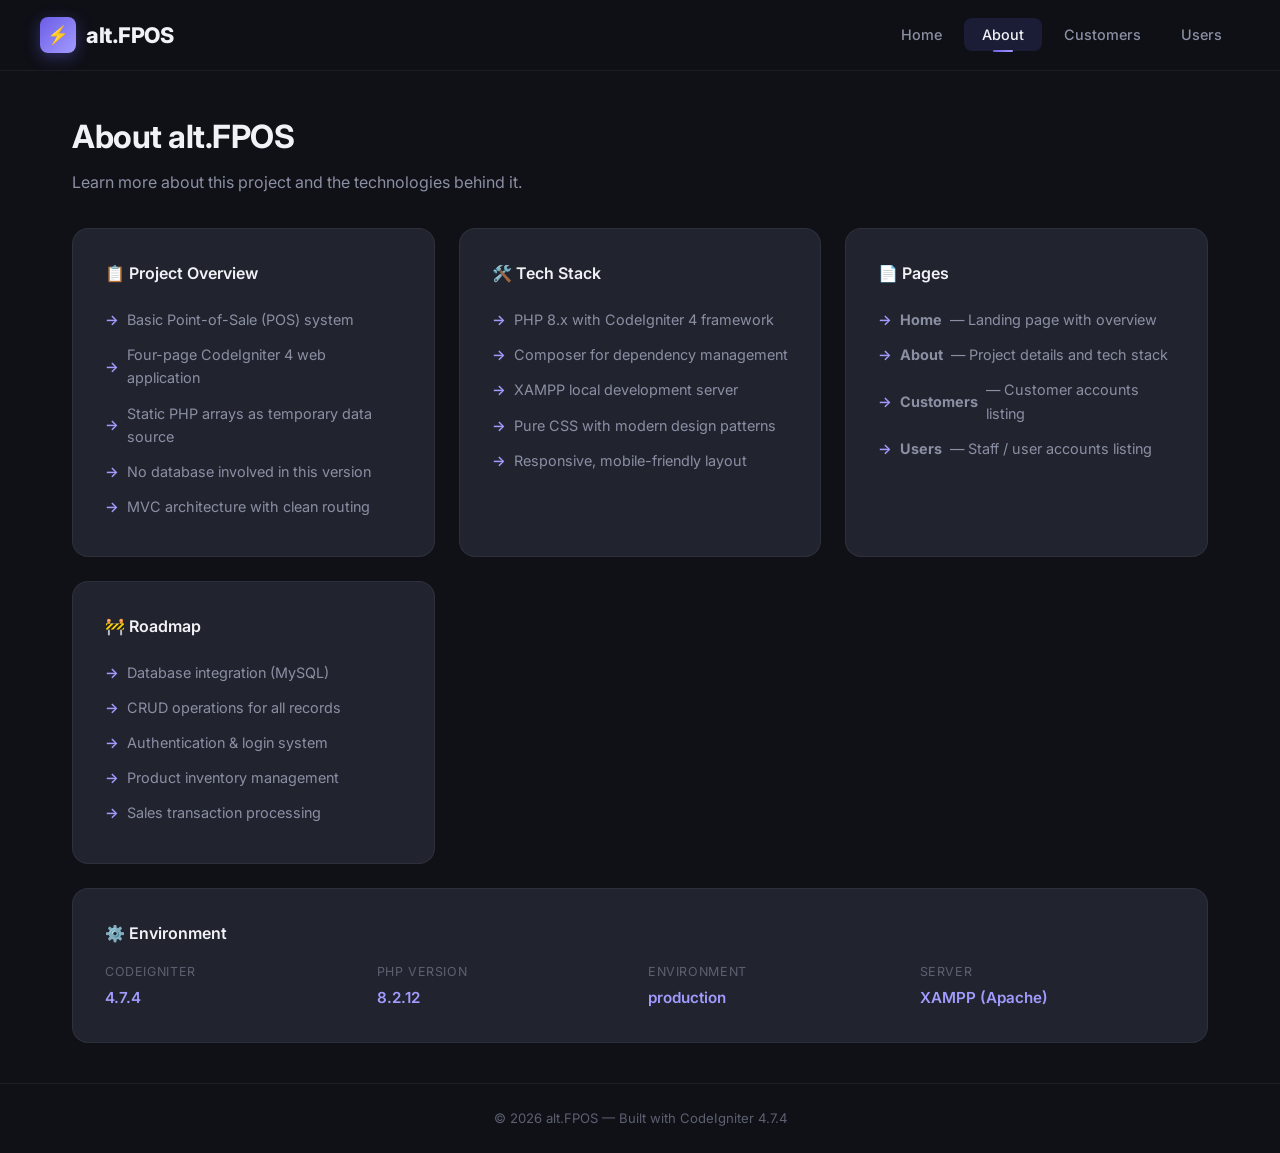
==== about/index.html @ 3a5d3ee7 "Latest Commit" ====
<!DOCTYPE html>
<html lang="en">
<head>
    <meta charset="UTF-8">
    <meta name="viewport" content="width=device-width, initial-scale=1.0">
    <meta name="description" content="Learn about alt.FPOS, the technologies used, and the project roadmap.">
    <title>About | alt.FPOS</title>
    <link rel="preconnect" href="https://fonts.googleapis.com">
    <link rel="preconnect" href="https://fonts.gstatic.com" crossorigin>
    <link href="https://fonts.googleapis.com/css2?family=Inter:wght@300;400;500;600;700;800&display=swap" rel="stylesheet">
    <style>
        *, *::before, *::after {
            margin: 0;
            padding: 0;
            box-sizing: border-box;
        }

        :root {
            --bg-primary: #0f1117;
            --bg-secondary: #1a1d27;
            --bg-card: #21242f;
            --bg-card-hover: #282c3a;
            --border-color: rgba(255, 255, 255, 0.06);
            --text-primary: #f0f2f5;
            --text-secondary: #8b8fa3;
            --text-muted: #5c6070;
            --accent-primary: #6c5ce7;
            --accent-secondary: #a29bfe;
            --accent-gradient: linear-gradient(135deg, #6c5ce7 0%, #a29bfe 100%);
            --success: #00cec9;
            --warning: #fdcb6e;
            --danger: #ff6b6b;
            --shadow-sm: 0 2px 8px rgba(0, 0, 0, 0.2);
            --shadow-md: 0 4px 16px rgba(0, 0, 0, 0.3);
            --shadow-lg: 0 8px 32px rgba(0, 0, 0, 0.4);
            --radius-sm: 8px;
            --radius-md: 12px;
            --radius-lg: 16px;
            --radius-xl: 24px;
            --transition: all 0.3s cubic-bezier(0.4, 0, 0.2, 1);
        }

        body {
            font-family: 'Inter', -apple-system, BlinkMacSystemFont, sans-serif;
            background-color: var(--bg-primary);
            color: var(--text-primary);
            line-height: 1.6;
            min-height: 100vh;
            display: flex;
            flex-direction: column;
            -webkit-font-smoothing: antialiased;
        }

        a {
            color: inherit;
            text-decoration: none;
        }

        .navbar {
            background: rgba(15, 17, 23, 0.85);
            backdrop-filter: blur(20px);
            -webkit-backdrop-filter: blur(20px);
            border-bottom: 1px solid var(--border-color);
            position: sticky;
            top: 0;
            z-index: 100;
            padding: 0 2rem;
        }

        .navbar-inner {
            max-width: 1200px;
            margin: 0 auto;
            display: flex;
            align-items: center;
            justify-content: space-between;
            height: 70px;
        }

        .navbar-brand {
            display: flex;
            align-items: center;
            gap: 10px;
            font-weight: 800;
            font-size: 1.35rem;
            letter-spacing: -0.5px;
        }

        .navbar-brand .logo-icon {
            width: 36px;
            height: 36px;
            background: var(--accent-gradient);
            border-radius: var(--radius-sm);
            display: flex;
            align-items: center;
            justify-content: center;
            font-size: 1.1rem;
            box-shadow: 0 4px 15px rgba(108, 92, 231, 0.4);
        }

        .navbar-links {
            display: flex;
            list-style: none;
            gap: 4px;
        }

        .navbar-links li a {
            padding: 8px 18px;
            border-radius: var(--radius-sm);
            font-size: 0.9rem;
            font-weight: 500;
            color: var(--text-secondary);
            transition: var(--transition);
            position: relative;
        }

        .navbar-links li a:hover {
            color: var(--text-primary);
            background: rgba(108, 92, 231, 0.1);
        }

        .navbar-links li a.active {
            color: var(--text-primary);
            background: rgba(108, 92, 231, 0.15);
        }

        .navbar-links li a.active::after {
            content: '';
            position: absolute;
            bottom: -1px;
            left: 50%;
            transform: translateX(-50%);
            width: 20px;
            height: 2px;
            background: var(--accent-gradient);
            border-radius: 2px;
        }

        .main-content {
            flex: 1;
            max-width: 1200px;
            margin: 0 auto;
            padding: 2.5rem 2rem;
            width: 100%;
        }

        .page-header {
            margin-bottom: 2rem;
        }

        .page-header h1 {
            font-size: 2rem;
            font-weight: 700;
            letter-spacing: -0.5px;
            margin-bottom: 0.5rem;
        }

        .page-header .subtitle {
            color: var(--text-secondary);
            font-size: 1rem;
        }

        .card {
            background: var(--bg-card);
            border: 1px solid var(--border-color);
            border-radius: var(--radius-lg);
            padding: 1.75rem;
            transition: var(--transition);
        }

        .card:hover {
            border-color: rgba(108, 92, 231, 0.2);
            box-shadow: var(--shadow-md);
            transform: translateY(-2px);
        }

        .table-container {
            background: var(--bg-card);
            border: 1px solid var(--border-color);
            border-radius: var(--radius-lg);
            overflow: hidden;
        }

        .table-header {
            padding: 1.25rem 1.75rem;
            border-bottom: 1px solid var(--border-color);
            display: flex;
            align-items: center;
            justify-content: space-between;
        }

        .table-header h2 {
            font-size: 1.1rem;
            font-weight: 600;
        }

        .table-badge {
            background: rgba(108, 92, 231, 0.15);
            color: var(--accent-secondary);
            padding: 4px 12px;
            border-radius: 20px;
            font-size: 0.8rem;
            font-weight: 600;
        }

        table {
            width: 100%;
            border-collapse: collapse;
        }

        table thead th {
            text-align: left;
            padding: 0.9rem 1.75rem;
            font-size: 0.75rem;
            font-weight: 600;
            text-transform: uppercase;
            letter-spacing: 0.08em;
            color: var(--text-muted);
            border-bottom: 1px solid var(--border-color);
            background: rgba(0, 0, 0, 0.15);
        }

        table tbody tr {
            transition: var(--transition);
        }

        table tbody tr:hover {
            background: var(--bg-card-hover);
        }

        table tbody td {
            padding: 1rem 1.75rem;
            font-size: 0.9rem;
            border-bottom: 1px solid var(--border-color);
            color: var(--text-secondary);
        }

        table tbody tr:last-child td {
            border-bottom: none;
        }

        table tbody td:first-child {
            color: var(--text-primary);
            font-weight: 500;
        }

        .row-index {
            color: var(--text-muted) !important;
            font-weight: 400 !important;
            font-size: 0.8rem !important;
            width: 50px;
        }

        .role-badge {
            display: inline-block;
            padding: 4px 12px;
            border-radius: 20px;
            font-size: 0.78rem;
            font-weight: 600;
            letter-spacing: 0.02em;
        }

        .role-admin {
            background: rgba(108, 92, 231, 0.15);
            color: var(--accent-secondary);
        }

        .role-manager {
            background: rgba(0, 206, 201, 0.12);
            color: var(--success);
        }

        .role-cashier {
            background: rgba(253, 203, 110, 0.12);
            color: var(--warning);
        }

        .role-staff {
            background: rgba(255, 107, 107, 0.12);
            color: var(--danger);
        }

        .stats-grid {
            display: grid;
            grid-template-columns: repeat(auto-fit, minmax(220px, 1fr));
            gap: 1.25rem;
            margin-bottom: 2rem;
        }

        .stat-card {
            background: var(--bg-card);
            border: 1px solid var(--border-color);
            border-radius: var(--radius-md);
            padding: 1.5rem;
            transition: var(--transition);
        }

        .stat-card:hover {
            border-color: rgba(108, 92, 231, 0.2);
            transform: translateY(-2px);
            box-shadow: var(--shadow-sm);
        }

        .stat-card .stat-icon {
            width: 42px;
            height: 42px;
            border-radius: var(--radius-sm);
            display: flex;
            align-items: center;
            justify-content: center;
            font-size: 1.2rem;
            margin-bottom: 1rem;
        }

        .stat-card .stat-value {
            font-size: 1.8rem;
            font-weight: 700;
            letter-spacing: -1px;
            margin-bottom: 0.25rem;
        }

        .stat-card .stat-label {
            font-size: 0.85rem;
            color: var(--text-secondary);
        }

        .stat-icon.purple {
            background: rgba(108, 92, 231, 0.15);
        }

        .stat-icon.teal {
            background: rgba(0, 206, 201, 0.12);
        }

        .stat-icon.yellow {
            background: rgba(253, 203, 110, 0.12);
        }

        .stat-icon.red {
            background: rgba(255, 107, 107, 0.12);
        }

        .hero {
            text-align: center;
            padding: 4rem 1rem 3rem;
        }

        .hero-badge {
            display: inline-block;
            background: rgba(108, 92, 231, 0.12);
            color: var(--accent-secondary);
            padding: 6px 16px;
            border-radius: 20px;
            font-size: 0.82rem;
            font-weight: 600;
            margin-bottom: 1.5rem;
            border: 1px solid rgba(108, 92, 231, 0.2);
        }

        .hero h1 {
            font-size: 3.2rem;
            font-weight: 800;
            letter-spacing: -1.5px;
            line-height: 1.15;
            margin-bottom: 1.25rem;
        }

        .hero h1 .gradient-text {
            background: var(--accent-gradient);
            -webkit-background-clip: text;
            -webkit-text-fill-color: transparent;
            background-clip: text;
        }

        .hero .hero-subtitle {
            font-size: 1.15rem;
            color: var(--text-secondary);
            max-width: 560px;
            margin: 0 auto 2.5rem;
            line-height: 1.7;
        }

        .hero-actions {
            display: flex;
            gap: 1rem;
            justify-content: center;
            flex-wrap: wrap;
        }

        .btn {
            display: inline-flex;
            align-items: center;
            gap: 8px;
            padding: 12px 28px;
            border-radius: var(--radius-sm);
            font-size: 0.92rem;
            font-weight: 600;
            cursor: pointer;
            border: none;
            transition: var(--transition);
        }

        .btn-primary {
            background: var(--accent-gradient);
            color: #fff;
            box-shadow: 0 4px 15px rgba(108, 92, 231, 0.35);
        }

        .btn-primary:hover {
            transform: translateY(-2px);
            box-shadow: 0 6px 20px rgba(108, 92, 231, 0.5);
        }

        .btn-outline {
            background: transparent;
            color: var(--text-secondary);
            border: 1px solid var(--border-color);
        }

        .btn-outline:hover {
            color: var(--text-primary);
            border-color: rgba(108, 92, 231, 0.3);
            background: rgba(108, 92, 231, 0.05);
        }

        .features-grid {
            display: grid;
            grid-template-columns: repeat(auto-fit, minmax(280px, 1fr));
            gap: 1.25rem;
            margin-top: 3rem;
        }

        .feature-card {
            background: var(--bg-card);
            border: 1px solid var(--border-color);
            border-radius: var(--radius-lg);
            padding: 2rem;
            transition: var(--transition);
        }

        .feature-card:hover {
            border-color: rgba(108, 92, 231, 0.2);
            transform: translateY(-3px);
            box-shadow: var(--shadow-md);
        }

        .feature-card .feature-icon {
            width: 48px;
            height: 48px;
            border-radius: var(--radius-sm);
            display: flex;
            align-items: center;
            justify-content: center;
            font-size: 1.3rem;
            margin-bottom: 1.25rem;
        }

        .feature-card h3 {
            font-size: 1.05rem;
            font-weight: 600;
            margin-bottom: 0.6rem;
        }

        .feature-card p {
            font-size: 0.88rem;
            color: var(--text-secondary);
            line-height: 1.6;
        }

        .about-grid {
            display: grid;
            grid-template-columns: repeat(auto-fit, minmax(300px, 1fr));
            gap: 1.5rem;
            margin-top: 2rem;
        }

        .about-card {
            background: var(--bg-card);
            border: 1px solid var(--border-color);
            border-radius: var(--radius-lg);
            padding: 2rem;
        }

        .about-card h3 {
            font-size: 1rem;
            font-weight: 600;
            margin-bottom: 1rem;
            display: flex;
            align-items: center;
            gap: 8px;
        }

        .about-card ul {
            list-style: none;
        }

        .about-card ul li {
            padding: 6px 0;
            font-size: 0.9rem;
            color: var(--text-secondary);
            display: flex;
            align-items: center;
            gap: 8px;
        }

        .about-card ul li::before {
            content: '→';
            color: var(--accent-secondary);
            font-weight: 600;
        }

        .version-info {
            background: var(--bg-card);
            border: 1px solid var(--border-color);
            border-radius: var(--radius-lg);
            padding: 2rem;
            margin-top: 1.5rem;
        }

        .version-info h3 {
            font-size: 1rem;
            font-weight: 600;
            margin-bottom: 1rem;
        }

        .version-grid {
            display: grid;
            grid-template-columns: repeat(auto-fit, minmax(180px, 1fr));
            gap: 1rem;
        }

        .version-item {
            display: flex;
            flex-direction: column;
            gap: 4px;
        }

        .version-item .label {
            font-size: 0.78rem;
            text-transform: uppercase;
            letter-spacing: 0.05em;
            color: var(--text-muted);
        }

        .version-item .value {
            font-size: 0.95rem;
            font-weight: 600;
            color: var(--accent-secondary);
        }

        .footer {
            border-top: 1px solid var(--border-color);
            padding: 1.5rem 2rem;
            text-align: center;
            color: var(--text-muted);
            font-size: 0.82rem;
        }

        @media (max-width: 768px) {
            .hero h1 {
                font-size: 2.2rem;
            }

            .navbar-inner {
                flex-direction: column;
                height: auto;
                padding: 1rem 0;
                gap: 0.75rem;
            }

            .navbar-links {
                flex-wrap: wrap;
                justify-content: center;
            }

            .main-content {
                padding: 1.5rem 1rem;
            }

            table thead th,
            table tbody td {
                padding: 0.75rem 1rem;
            }
        }

        @keyframes fadeInUp {
            from {
                opacity: 0;
                transform: translateY(20px);
            }
            to {
                opacity: 1;
                transform: translateY(0);
            }
        }

        .animate-in {
            animation: fadeInUp 0.6s cubic-bezier(0.4, 0, 0.2, 1) forwards;
        }

        .delay-1 { animation-delay: 0.1s; opacity: 0; }
        .delay-2 { animation-delay: 0.2s; opacity: 0; }
        .delay-3 { animation-delay: 0.3s; opacity: 0; }
        .delay-4 { animation-delay: 0.4s; opacity: 0; }
    </style>
</head>
<body>
    <nav class="navbar" id="main-navbar">
        <div class="navbar-inner">
            <a href="https://fabeyow.github.io/alt.FPOS/" class="navbar-brand">
                <span class="logo-icon">⚡</span>
                alt.FPOS
            </a>
            <ul class="navbar-links" id="nav-links">
                <li><a href="https://fabeyow.github.io/alt.FPOS/" class="" id="nav-home">Home</a></li>
                <li><a href="https://fabeyow.github.io/alt.FPOS/about" class="active" id="nav-about">About</a></li>
                <li><a href="https://fabeyow.github.io/alt.FPOS/customers" class="" id="nav-customers">Customers</a></li>
                <li><a href="https://fabeyow.github.io/alt.FPOS/users" class="" id="nav-users">Users</a></li>
            </ul>
        </div>
    </nav>

    <main class="main-content">
        
<div class="page-header animate-in">
    <h1>About alt.FPOS</h1>
    <p class="subtitle">Learn more about this project and the technologies behind it.</p>
</div>

<div class="about-grid">
    <div class="about-card animate-in delay-1">
        <h3>📋 Project Overview</h3>
        <ul>
            <li>Basic Point-of-Sale (POS) system</li>
            <li>Four-page CodeIgniter 4 web application</li>
            <li>Static PHP arrays as temporary data source</li>
            <li>No database involved in this version</li>
            <li>MVC architecture with clean routing</li>
        </ul>
    </div>

    <div class="about-card animate-in delay-2">
        <h3>🛠️ Tech Stack</h3>
        <ul>
            <li>PHP 8.x with CodeIgniter 4 framework</li>
            <li>Composer for dependency management</li>
            <li>XAMPP local development server</li>
            <li>Pure CSS with modern design patterns</li>
            <li>Responsive, mobile-friendly layout</li>
        </ul>
    </div>

    <div class="about-card animate-in delay-3">
        <h3>📄 Pages</h3>
        <ul>
            <li><strong>Home</strong> — Landing page with overview</li>
            <li><strong>About</strong> — Project details and tech stack</li>
            <li><strong>Customers</strong> — Customer accounts listing</li>
            <li><strong>Users</strong> — Staff / user accounts listing</li>
        </ul>
    </div>

    <div class="about-card animate-in delay-4">
        <h3>🚧 Roadmap</h3>
        <ul>
            <li>Database integration (MySQL)</li>
            <li>CRUD operations for all records</li>
            <li>Authentication &amp; login system</li>
            <li>Product inventory management</li>
            <li>Sales transaction processing</li>
        </ul>
    </div>
</div>

<div class="version-info animate-in delay-4">
    <h3>⚙️ Environment</h3>
    <div class="version-grid">
        <div class="version-item">
            <span class="label">CodeIgniter</span>
            <span class="value">4.7.4</span>
        </div>
        <div class="version-item">
            <span class="label">PHP Version</span>
            <span class="value">8.2.12</span>
        </div>
        <div class="version-item">
            <span class="label">Environment</span>
            <span class="value">production</span>
        </div>
        <div class="version-item">
            <span class="label">Server</span>
            <span class="value">XAMPP (Apache)</span>
        </div>
    </div>
</div>

    </main>

    <footer class="footer" id="main-footer">
        <p>&copy; 2026 alt.FPOS &mdash; Built with CodeIgniter 4.7.4</p>
    </footer>
</body>
</html>
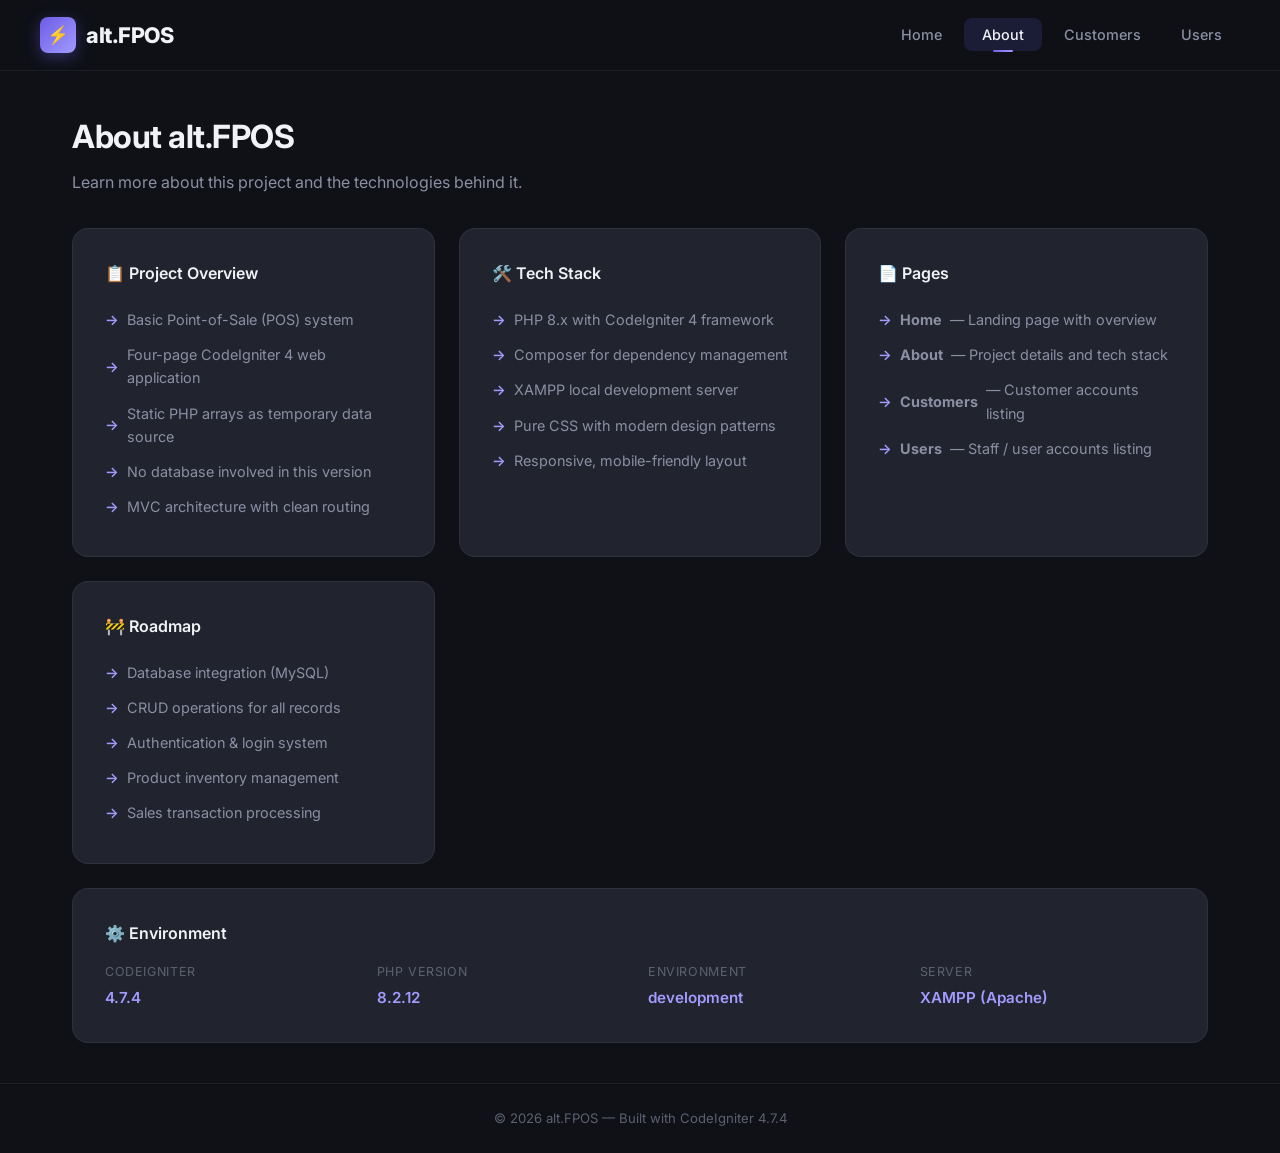
==== commit 7b37ab7d: "Restore static pages for GitHub Pages deployment" ====
--- a/about/index.html
+++ b/about/index.html
@@ -1,702 +1,720 @@
-<!DOCTYPE html>
-<html lang="en">
-<head>
-    <meta charset="UTF-8">
-    <meta name="viewport" content="width=device-width, initial-scale=1.0">
-    <meta name="description" content="Learn about alt.FPOS, the technologies used, and the project roadmap.">
-    <title>About | alt.FPOS</title>
-    <link rel="preconnect" href="https://fonts.googleapis.com">
-    <link rel="preconnect" href="https://fonts.gstatic.com" crossorigin>
-    <link href="https://fonts.googleapis.com/css2?family=Inter:wght@300;400;500;600;700;800&display=swap" rel="stylesheet">
-    <style>
-        *, *::before, *::after {
-            margin: 0;
-            padding: 0;
-            box-sizing: border-box;
-        }
-
-        :root {
-            --bg-primary: #0f1117;
-            --bg-secondary: #1a1d27;
-            --bg-card: #21242f;
-            --bg-card-hover: #282c3a;
-            --border-color: rgba(255, 255, 255, 0.06);
-            --text-primary: #f0f2f5;
-            --text-secondary: #8b8fa3;
-            --text-muted: #5c6070;
-            --accent-primary: #6c5ce7;
-            --accent-secondary: #a29bfe;
-            --accent-gradient: linear-gradient(135deg, #6c5ce7 0%, #a29bfe 100%);
-            --success: #00cec9;
-            --warning: #fdcb6e;
-            --danger: #ff6b6b;
-            --shadow-sm: 0 2px 8px rgba(0, 0, 0, 0.2);
-            --shadow-md: 0 4px 16px rgba(0, 0, 0, 0.3);
-            --shadow-lg: 0 8px 32px rgba(0, 0, 0, 0.4);
-            --radius-sm: 8px;
-            --radius-md: 12px;
-            --radius-lg: 16px;
-            --radius-xl: 24px;
-            --transition: all 0.3s cubic-bezier(0.4, 0, 0.2, 1);
-        }
-
-        body {
-            font-family: 'Inter', -apple-system, BlinkMacSystemFont, sans-serif;
-            background-color: var(--bg-primary);
-            color: var(--text-primary);
-            line-height: 1.6;
-            min-height: 100vh;
-            display: flex;
-            flex-direction: column;
-            -webkit-font-smoothing: antialiased;
-        }
-
-        a {
-            color: inherit;
-            text-decoration: none;
-        }
-
-        .navbar {
-            background: rgba(15, 17, 23, 0.85);
-            backdrop-filter: blur(20px);
-            -webkit-backdrop-filter: blur(20px);
-            border-bottom: 1px solid var(--border-color);
-            position: sticky;
-            top: 0;
-            z-index: 100;
-            padding: 0 2rem;
-        }
-
-        .navbar-inner {
-            max-width: 1200px;
-            margin: 0 auto;
-            display: flex;
-            align-items: center;
-            justify-content: space-between;
-            height: 70px;
-        }
-
-        .navbar-brand {
-            display: flex;
-            align-items: center;
-            gap: 10px;
-            font-weight: 800;
-            font-size: 1.35rem;
-            letter-spacing: -0.5px;
-        }
-
-        .navbar-brand .logo-icon {
-            width: 36px;
-            height: 36px;
-            background: var(--accent-gradient);
-            border-radius: var(--radius-sm);
-            display: flex;
-            align-items: center;
-            justify-content: center;
-            font-size: 1.1rem;
-            box-shadow: 0 4px 15px rgba(108, 92, 231, 0.4);
-        }
-
-        .navbar-links {
-            display: flex;
-            list-style: none;
-            gap: 4px;
-        }
-
-        .navbar-links li a {
-            padding: 8px 18px;
-            border-radius: var(--radius-sm);
-            font-size: 0.9rem;
-            font-weight: 500;
-            color: var(--text-secondary);
-            transition: var(--transition);
-            position: relative;
-        }
-
-        .navbar-links li a:hover {
-            color: var(--text-primary);
-            background: rgba(108, 92, 231, 0.1);
-        }
-
-        .navbar-links li a.active {
-            color: var(--text-primary);
-            background: rgba(108, 92, 231, 0.15);
-        }
-
-        .navbar-links li a.active::after {
-            content: '';
-            position: absolute;
-            bottom: -1px;
-            left: 50%;
-            transform: translateX(-50%);
-            width: 20px;
-            height: 2px;
-            background: var(--accent-gradient);
-            border-radius: 2px;
-        }
-
-        .main-content {
-            flex: 1;
-            max-width: 1200px;
-            margin: 0 auto;
-            padding: 2.5rem 2rem;
-            width: 100%;
-        }
-
-        .page-header {
-            margin-bottom: 2rem;
-        }
-
-        .page-header h1 {
-            font-size: 2rem;
-            font-weight: 700;
-            letter-spacing: -0.5px;
-            margin-bottom: 0.5rem;
-        }
-
-        .page-header .subtitle {
-            color: var(--text-secondary);
-            font-size: 1rem;
-        }
-
-        .card {
-            background: var(--bg-card);
-            border: 1px solid var(--border-color);
-            border-radius: var(--radius-lg);
-            padding: 1.75rem;
-            transition: var(--transition);
-        }
-
-        .card:hover {
-            border-color: rgba(108, 92, 231, 0.2);
-            box-shadow: var(--shadow-md);
-            transform: translateY(-2px);
-        }
-
-        .table-container {
-            background: var(--bg-card);
-            border: 1px solid var(--border-color);
-            border-radius: var(--radius-lg);
-            overflow: hidden;
-        }
-
-        .table-header {
-            padding: 1.25rem 1.75rem;
-            border-bottom: 1px solid var(--border-color);
-            display: flex;
-            align-items: center;
-            justify-content: space-between;
-        }
-
-        .table-header h2 {
-            font-size: 1.1rem;
-            font-weight: 600;
-        }
-
-        .table-badge {
-            background: rgba(108, 92, 231, 0.15);
-            color: var(--accent-secondary);
-            padding: 4px 12px;
-            border-radius: 20px;
-            font-size: 0.8rem;
-            font-weight: 600;
-        }
-
-        table {
-            width: 100%;
-            border-collapse: collapse;
-        }
-
-        table thead th {
-            text-align: left;
-            padding: 0.9rem 1.75rem;
-            font-size: 0.75rem;
-            font-weight: 600;
-            text-transform: uppercase;
-            letter-spacing: 0.08em;
-            color: var(--text-muted);
-            border-bottom: 1px solid var(--border-color);
-            background: rgba(0, 0, 0, 0.15);
-        }
-
-        table tbody tr {
-            transition: var(--transition);
-        }
-
-        table tbody tr:hover {
-            background: var(--bg-card-hover);
-        }
-
-        table tbody td {
-            padding: 1rem 1.75rem;
-            font-size: 0.9rem;
-            border-bottom: 1px solid var(--border-color);
-            color: var(--text-secondary);
-        }
-
-        table tbody tr:last-child td {
-            border-bottom: none;
-        }
-
-        table tbody td:first-child {
-            color: var(--text-primary);
-            font-weight: 500;
-        }
-
-        .row-index {
-            color: var(--text-muted) !important;
-            font-weight: 400 !important;
-            font-size: 0.8rem !important;
-            width: 50px;
-        }
-
-        .role-badge {
-            display: inline-block;
-            padding: 4px 12px;
-            border-radius: 20px;
-            font-size: 0.78rem;
-            font-weight: 600;
-            letter-spacing: 0.02em;
-        }
-
-        .role-admin {
-            background: rgba(108, 92, 231, 0.15);
-            color: var(--accent-secondary);
-        }
-
-        .role-manager {
-            background: rgba(0, 206, 201, 0.12);
-            color: var(--success);
-        }
-
-        .role-cashier {
-            background: rgba(253, 203, 110, 0.12);
-            color: var(--warning);
-        }
-
-        .role-staff {
-            background: rgba(255, 107, 107, 0.12);
-            color: var(--danger);
-        }
-
-        .stats-grid {
-            display: grid;
-            grid-template-columns: repeat(auto-fit, minmax(220px, 1fr));
-            gap: 1.25rem;
-            margin-bottom: 2rem;
-        }
-
-        .stat-card {
-            background: var(--bg-card);
-            border: 1px solid var(--border-color);
-            border-radius: var(--radius-md);
-            padding: 1.5rem;
-            transition: var(--transition);
-        }
-
-        .stat-card:hover {
-            border-color: rgba(108, 92, 231, 0.2);
-            transform: translateY(-2px);
-            box-shadow: var(--shadow-sm);
-        }
-
-        .stat-card .stat-icon {
-            width: 42px;
-            height: 42px;
-            border-radius: var(--radius-sm);
-            display: flex;
-            align-items: center;
-            justify-content: center;
-            font-size: 1.2rem;
-            margin-bottom: 1rem;
-        }
-
-        .stat-card .stat-value {
-            font-size: 1.8rem;
-            font-weight: 700;
-            letter-spacing: -1px;
-            margin-bottom: 0.25rem;
-        }
-
-        .stat-card .stat-label {
-            font-size: 0.85rem;
-            color: var(--text-secondary);
-        }
-
-        .stat-icon.purple {
-            background: rgba(108, 92, 231, 0.15);
-        }
-
-        .stat-icon.teal {
-            background: rgba(0, 206, 201, 0.12);
-        }
-
-        .stat-icon.yellow {
-            background: rgba(253, 203, 110, 0.12);
-        }
-
-        .stat-icon.red {
-            background: rgba(255, 107, 107, 0.12);
-        }
-
-        .hero {
-            text-align: center;
-            padding: 4rem 1rem 3rem;
-        }
-
-        .hero-badge {
-            display: inline-block;
-            background: rgba(108, 92, 231, 0.12);
-            color: var(--accent-secondary);
-            padding: 6px 16px;
-            border-radius: 20px;
-            font-size: 0.82rem;
-            font-weight: 600;
-            margin-bottom: 1.5rem;
-            border: 1px solid rgba(108, 92, 231, 0.2);
-        }
-
-        .hero h1 {
-            font-size: 3.2rem;
-            font-weight: 800;
-            letter-spacing: -1.5px;
-            line-height: 1.15;
-            margin-bottom: 1.25rem;
-        }
-
-        .hero h1 .gradient-text {
-            background: var(--accent-gradient);
-            -webkit-background-clip: text;
-            -webkit-text-fill-color: transparent;
-            background-clip: text;
-        }
-
-        .hero .hero-subtitle {
-            font-size: 1.15rem;
-            color: var(--text-secondary);
-            max-width: 560px;
-            margin: 0 auto 2.5rem;
-            line-height: 1.7;
-        }
-
-        .hero-actions {
-            display: flex;
-            gap: 1rem;
-            justify-content: center;
-            flex-wrap: wrap;
-        }
-
-        .btn {
-            display: inline-flex;
-            align-items: center;
-            gap: 8px;
-            padding: 12px 28px;
-            border-radius: var(--radius-sm);
-            font-size: 0.92rem;
-            font-weight: 600;
-            cursor: pointer;
-            border: none;
-            transition: var(--transition);
-        }
-
-        .btn-primary {
-            background: var(--accent-gradient);
-            color: #fff;
-            box-shadow: 0 4px 15px rgba(108, 92, 231, 0.35);
-        }
-
-        .btn-primary:hover {
-            transform: translateY(-2px);
-            box-shadow: 0 6px 20px rgba(108, 92, 231, 0.5);
-        }
-
-        .btn-outline {
-            background: transparent;
-            color: var(--text-secondary);
-            border: 1px solid var(--border-color);
-        }
-
-        .btn-outline:hover {
-            color: var(--text-primary);
-            border-color: rgba(108, 92, 231, 0.3);
-            background: rgba(108, 92, 231, 0.05);
-        }
-
-        .features-grid {
-            display: grid;
-            grid-template-columns: repeat(auto-fit, minmax(280px, 1fr));
-            gap: 1.25rem;
-            margin-top: 3rem;
-        }
-
-        .feature-card {
-            background: var(--bg-card);
-            border: 1px solid var(--border-color);
-            border-radius: var(--radius-lg);
-            padding: 2rem;
-            transition: var(--transition);
-        }
-
-        .feature-card:hover {
-            border-color: rgba(108, 92, 231, 0.2);
-            transform: translateY(-3px);
-            box-shadow: var(--shadow-md);
-        }
-
-        .feature-card .feature-icon {
-            width: 48px;
-            height: 48px;
-            border-radius: var(--radius-sm);
-            display: flex;
-            align-items: center;
-            justify-content: center;
-            font-size: 1.3rem;
-            margin-bottom: 1.25rem;
-        }
-
-        .feature-card h3 {
-            font-size: 1.05rem;
-            font-weight: 600;
-            margin-bottom: 0.6rem;
-        }
-
-        .feature-card p {
-            font-size: 0.88rem;
-            color: var(--text-secondary);
-            line-height: 1.6;
-        }
-
-        .about-grid {
-            display: grid;
-            grid-template-columns: repeat(auto-fit, minmax(300px, 1fr));
-            gap: 1.5rem;
-            margin-top: 2rem;
-        }
-
-        .about-card {
-            background: var(--bg-card);
-            border: 1px solid var(--border-color);
-            border-radius: var(--radius-lg);
-            padding: 2rem;
-        }
-
-        .about-card h3 {
-            font-size: 1rem;
-            font-weight: 600;
-            margin-bottom: 1rem;
-            display: flex;
-            align-items: center;
-            gap: 8px;
-        }
-
-        .about-card ul {
-            list-style: none;
-        }
-
-        .about-card ul li {
-            padding: 6px 0;
-            font-size: 0.9rem;
-            color: var(--text-secondary);
-            display: flex;
-            align-items: center;
-            gap: 8px;
-        }
-
-        .about-card ul li::before {
-            content: '→';
-            color: var(--accent-secondary);
-            font-weight: 600;
-        }
-
-        .version-info {
-            background: var(--bg-card);
-            border: 1px solid var(--border-color);
-            border-radius: var(--radius-lg);
-            padding: 2rem;
-            margin-top: 1.5rem;
-        }
-
-        .version-info h3 {
-            font-size: 1rem;
-            font-weight: 600;
-            margin-bottom: 1rem;
-        }
-
-        .version-grid {
-            display: grid;
-            grid-template-columns: repeat(auto-fit, minmax(180px, 1fr));
-            gap: 1rem;
-        }
-
-        .version-item {
-            display: flex;
-            flex-direction: column;
-            gap: 4px;
-        }
-
-        .version-item .label {
-            font-size: 0.78rem;
-            text-transform: uppercase;
-            letter-spacing: 0.05em;
-            color: var(--text-muted);
-        }
-
-        .version-item .value {
-            font-size: 0.95rem;
-            font-weight: 600;
-            color: var(--accent-secondary);
-        }
-
-        .footer {
-            border-top: 1px solid var(--border-color);
-            padding: 1.5rem 2rem;
-            text-align: center;
-            color: var(--text-muted);
-            font-size: 0.82rem;
-        }
-
-        @media (max-width: 768px) {
-            .hero h1 {
-                font-size: 2.2rem;
-            }
-
-            .navbar-inner {
-                flex-direction: column;
-                height: auto;
-                padding: 1rem 0;
-                gap: 0.75rem;
-            }
-
-            .navbar-links {
-                flex-wrap: wrap;
-                justify-content: center;
-            }
-
-            .main-content {
-                padding: 1.5rem 1rem;
-            }
-
-            table thead th,
-            table tbody td {
-                padding: 0.75rem 1rem;
-            }
-        }
-
-        @keyframes fadeInUp {
-            from {
-                opacity: 0;
-                transform: translateY(20px);
-            }
-            to {
-                opacity: 1;
-                transform: translateY(0);
-            }
-        }
-
-        .animate-in {
-            animation: fadeInUp 0.6s cubic-bezier(0.4, 0, 0.2, 1) forwards;
-        }
-
-        .delay-1 { animation-delay: 0.1s; opacity: 0; }
-        .delay-2 { animation-delay: 0.2s; opacity: 0; }
-        .delay-3 { animation-delay: 0.3s; opacity: 0; }
-        .delay-4 { animation-delay: 0.4s; opacity: 0; }
-    </style>
-</head>
-<body>
-    <nav class="navbar" id="main-navbar">
-        <div class="navbar-inner">
-            <a href="https://fabeyow.github.io/alt.FPOS/" class="navbar-brand">
-                <span class="logo-icon">⚡</span>
-                alt.FPOS
-            </a>
-            <ul class="navbar-links" id="nav-links">
-                <li><a href="https://fabeyow.github.io/alt.FPOS/" class="" id="nav-home">Home</a></li>
-                <li><a href="https://fabeyow.github.io/alt.FPOS/about" class="active" id="nav-about">About</a></li>
-                <li><a href="https://fabeyow.github.io/alt.FPOS/customers" class="" id="nav-customers">Customers</a></li>
-                <li><a href="https://fabeyow.github.io/alt.FPOS/users" class="" id="nav-users">Users</a></li>
-            </ul>
-        </div>
-    </nav>
-
-    <main class="main-content">
-        
-<div class="page-header animate-in">
-    <h1>About alt.FPOS</h1>
-    <p class="subtitle">Learn more about this project and the technologies behind it.</p>
-</div>
-
-<div class="about-grid">
-    <div class="about-card animate-in delay-1">
-        <h3>📋 Project Overview</h3>
-        <ul>
-            <li>Basic Point-of-Sale (POS) system</li>
-            <li>Four-page CodeIgniter 4 web application</li>
-            <li>Static PHP arrays as temporary data source</li>
-            <li>No database involved in this version</li>
-            <li>MVC architecture with clean routing</li>
-        </ul>
-    </div>
-
-    <div class="about-card animate-in delay-2">
-        <h3>🛠️ Tech Stack</h3>
-        <ul>
-            <li>PHP 8.x with CodeIgniter 4 framework</li>
-            <li>Composer for dependency management</li>
-            <li>XAMPP local development server</li>
-            <li>Pure CSS with modern design patterns</li>
-            <li>Responsive, mobile-friendly layout</li>
-        </ul>
-    </div>
-
-    <div class="about-card animate-in delay-3">
-        <h3>📄 Pages</h3>
-        <ul>
-            <li><strong>Home</strong> — Landing page with overview</li>
-            <li><strong>About</strong> — Project details and tech stack</li>
-            <li><strong>Customers</strong> — Customer accounts listing</li>
-            <li><strong>Users</strong> — Staff / user accounts listing</li>
-        </ul>
-    </div>
-
-    <div class="about-card animate-in delay-4">
-        <h3>🚧 Roadmap</h3>
-        <ul>
-            <li>Database integration (MySQL)</li>
-            <li>CRUD operations for all records</li>
-            <li>Authentication &amp; login system</li>
-            <li>Product inventory management</li>
-            <li>Sales transaction processing</li>
-        </ul>
-    </div>
-</div>
-
-<div class="version-info animate-in delay-4">
-    <h3>⚙️ Environment</h3>
-    <div class="version-grid">
-        <div class="version-item">
-            <span class="label">CodeIgniter</span>
-            <span class="value">4.7.4</span>
-        </div>
-        <div class="version-item">
-            <span class="label">PHP Version</span>
-            <span class="value">8.2.12</span>
-        </div>
-        <div class="version-item">
-            <span class="label">Environment</span>
-            <span class="value">production</span>
-        </div>
-        <div class="version-item">
-            <span class="label">Server</span>
-            <span class="value">XAMPP (Apache)</span>
-        </div>
-    </div>
-</div>
-
-    </main>
-
-    <footer class="footer" id="main-footer">
-        <p>&copy; 2026 alt.FPOS &mdash; Built with CodeIgniter 4.7.4</p>
-    </footer>
-</body>
-</html>
+<!-- DEBUG-VIEW START 2 APPPATH\Views\pages\about.php -->+
+<!-- DEBUG-VIEW START 1 APPPATH\Views\layouts\main.php -->+
+<!DOCTYPE html>
+<html lang="en">
+<head>+
+<script  id="debugbar_loader" data-time="1790171028.464483" src="https://fabeyow.github.io/alt.FPOS/index.php?debugbar"></script><script  id="debugbar_dynamic_script"></script><style  id="debugbar_dynamic_style"></style><script class="kint-rich-script">"use strict";(()=>{function m(n){if(!(n instanceof Element))throw new Error("Invalid argument to dedupeElement()");let t=n.ownerDocument,e=E(n);for(let s of t.querySelectorAll(e))n!==s&&s.parentNode.removeChild(s)}function d(n){return n instanceof Element?n.ownerDocument.contains(n):!1}function E(n){if(!(n instanceof Element))throw new Error("Invalid argument to buildClassSelector()");return[n.nodeName,...n.classList].join(".")}function f(n){if(!(n instanceof Element))throw new Error("Invalid argument to selectText()");let t=n.ownerDocument,e=t.getSelection(),s=t.createRange();s.selectNodeContents(n),e.removeAllRanges(),e.addRange(s)}function I(n,t){let e;return function(...s){clearTimeout(e),e=setTimeout(function(){n(...s)},t)}}function x(n){if(!(n instanceof Element))throw new Error("Invalid argument to offsetTop()");return n.offsetTop+(n.offsetParent?x(n.offsetParent):0)}var u=class n{static#e=new Set;static toggleSearchBox(t,e){let s=t.querySelector(".kint-search"),i=t.parentNode;if(s)if(s.classList.toggle("kint-show",e)){if(s.focus(),s.select(),!n.#e.has(s)){let r=i.querySelectorAll("dl").length,o=200;r>1e4&&(o=700),s.addEventListener("keyup",I(n.#t.bind(null,s),o)),n.#e.add(s)}n.#t(s)}else i.classList.remove("kint-search-root")}static#t(t){let e=t.closest(".kint-parent")?.parentNode;if(e)if(t.classList.contains("kint-show")&&t.value.length){let s=e.dataset.lastSearch;if(e.classList.add("kint-search-root"),s!==t.value){e.dataset.lastSearch=t.value,e.classList.remove("kint-search-match");for(let i of e.querySelectorAll(".kint-search-match"))i.classList.remove("kint-search-match");n.#s(e,t.value.toUpperCase())}}else e.classList.remove("kint-search-root")}static#s(t,e){let s=t.cloneNode(!0);for(let c of s.querySelectorAll(".access-path"))c.remove();if(!s.textContent.toUpperCase().includes(e))return;t.classList.add("kint-search-match");let i=t.firstElementChild;for(;i&&i.tagName!=="DT";)i=i.nextElementSibling;if(!i)return;let r=a.getChildContainer(i);if(!r)return;let o,l;for(let c of r.children)c.tagName==="DL"?n.#s(c,e):c.tagName==="UL"&&(c.classList.contains("kint-tabs")?o=c.children:c.classList.contains("kint-tab-contents")&&(l=c.children));if(!(!o||o.length!==l?.length))for(let c=o.length;c--;){let k=!1,F=!1;o[c].textContent.toUpperCase().includes(e)&&(k=!0);let O=l[c].cloneNode(!0);for(let v of O.querySelectorAll(".access-path"))v.remove();if(O.textContent.toUpperCase().includes(e)&&(k=!0,F=!0),k&&o[c].classList.add("kint-search-match"),F)for(let v of l[c].children)v.tagName==="DL"&&n.#s(v,e)}}};var g=class{static sort(t,e){let s=t.dataset.kintTableSort,i=parseInt(s)===e?-1:1,r=t.tBodies[0];[...r.rows].sort(function(o,l){o=o.cells[e].textContent.trim().toLocaleLowerCase(),l=l.cells[e].textContent.trim().toLocaleLowerCase();let c=0;return!isNaN(o)&&!isNaN(l)?(o=parseFloat(o),l=parseFloat(l),c=o-l):isNaN(o)&&!isNaN(l)?c=1:isNaN(l)&&!isNaN(o)?c=-1:c=(""+o).localeCompare(""+l),c*i}).forEach(o=>r.appendChild(o)),i<0?t.dataset.kintTableSort=null:t.dataset.kintTableSort=e}};var a=class n{#e;#t;#s;constructor(t){if(!(t instanceof h))throw new Error("Invalid argument to Rich.constructor()");this.#e=t,this.#e.runOnInit(this.#i.bind(this));let e=new q(this,t);new b(this,t.window,e)}#i(){let t=this.#e.window.document;if(d(this.#t)||(this.#t=t.querySelector("style.kint-rich-style")),this.#t&&m(this.#t),t.querySelector(".kint-rich.kint-file")){this.setupFolder(t);let e=this.#s.querySelector("dd.kint-foldout"),s=Array.from(t.querySelectorAll(".kint-rich.kint-file"));for(let i of s)i.parentNode!==e&&e.appendChild(i);this.#s.classList.add("kint-show")}}addToFolder(t){let e=t.closest(".kint-rich");if(!e)throw new Error("Bad addToFolder");let s=this.#e.window.document;if(this.setupFolder(s),this.folder.contains(t))throw new Error("Bad addToFolder");let i=this.#s.querySelector("dd.kint-foldout"),r=t.closest(".kint-parent, .kint-rich"),o=Array.from(e.querySelectorAll(".kint-folder-trigger"));if(e===r||e.querySelectorAll(".kint-rich > dl").length===1){for(let l of o)l.remove();e.classList.add("kint-file"),i.insertBefore(e,i.firstChild)}else{let l=s.createElement("div");l.classList.add("kint-rich"),l.classList.add("kint-file"),l.appendChild(r.closest(".kint-rich > dl"));let c=e.lastElementChild;c.matches(".kint-rich > footer")&&l.appendChild(c.cloneNode(!0));for(let k of o)k.remove();i.insertBefore(l,i.firstChild)}n.toggle(this.#s.querySelector(".kint-parent"),!0)}setupFolder(t){if(this.#s)d(this.#s)||(this.#s=t.querySelector(".kint-rich.kint-folder"));else{let e=t.createElement("template");e.innerHTML='<div class="kint-rich kint-folder"><dl><dt class="kint-parent"><nav></nav>Kint</dt><dd class="kint-foldout"></dd></dl></div>',this.#s=e.content.firstChild,t.body.appendChild(this.#s)}}get folder(){return d(this.#s)||(this.#s=this.#e.window.document.querySelector(".kint-rich.kint-folder")),this.#s&&m(this.#s),this.#s}isFolderOpen(){let t=this.#s?.querySelector("dd.kint-foldout");if(t)return t.previousSibling.classList.contains("kint-show")}static getChildContainer(t){let e=t.nextElementSibling;for(;e&&!e.matches("dd");)e=e.nextElementSibling;return e}static toggle(t,e){let s=n.getChildContainer(t);s&&(e=t.classList.toggle("kint-show",e),n.#n(s,e))}static switchTab(t){t.parentNode.getElementsByClassName("kint-active-tab")[0].classList.remove("kint-active-tab"),t.classList.add("kint-active-tab");let e=t,s=0;for(;e=e.previousElementSibling;)s++;let i=t.parentNode.nextSibling.children;for(let r=i.length;r--;)r===s?(i[r].classList.add("kint-show"),n.#n(i[r],!0)):i[r].classList.remove("kint-show")}static toggleChildren(t,e){let s=n.getChildContainer(t);if(!s)return;e===void 0&&(e=t.classList.contains("kint-show"));let i=Array.from(s.getElementsByClassName("kint-parent"));for(let r of i)r.classList.toggle("kint-show",e)}static toggleAccessPath(t,e){let s=t.querySelector(".access-path");s?.classList.toggle("kint-show",e)&&f(s)}static#n(t,e){if(t.children.length===2&&t.lastElementChild.matches("ul.kint-tab-contents"))for(let s of t.lastElementChild.children)s.matches("li.kint-show")&&(t=s);if(t.children.length===1&&t.firstElementChild.matches("dl")){let s=t.firstElementChild.firstElementChild;s?.classList?.contains("kint-parent")&&n.toggle(s,e)}}},b=class{#e;#t;#s;#i=null;#n=null;#o=0;constructor(t,e,s){this.#e=t,this.#t=s,this.#s=e,this.#s.addEventListener("click",this.#a.bind(this),!0)}#r(){clearTimeout(this.#i),this.#i=setTimeout(this.#l.bind(this),250)}#l(){clearTimeout(this.#i),this.#i=null,this.#n=null,this.#o=0}#c(){let t=this.#n;if(!t.matches(".kint-parent > nav"))return;let e=t.parentNode;if(this.#o===1)a.toggleChildren(e),this.#t.onTreeChanged(),this.#r(),this.#o=2;else if(this.#o===2){this.#l();let s=e.classList.contains("kint-show"),i=this.#e.folder?.querySelector(".kint-parent"),r=Array.from(this.#s.document.getElementsByClassName("kint-parent"));for(let o of r)o!==i&&o.classList.toggle("kint-show",s);this.#t.onTreeChanged(),this.#t.scrollToFocus()}}#a(t){if(this.#o){this.#c();return}let e=t.target;if(!e.closest(".kint-rich"))return;if(e.tagName==="DFN"&&f(e),e.tagName==="TH"){t.ctrlKey||g.sort(e.closest("table"),e.cellIndex);return}if(e.tagName==="LI"&&e.parentNode.className==="kint-tabs"){if(e.className!=="kint-active-tab"){let i=e.closest("dl")?.querySelector(".kint-parent > nav")??e;a.switchTab(e),this.#t.onTreeChanged(),this.#t.setCursor(i)}return}let s=e.closest("dt");if(e.tagName==="NAV")e.parentNode.tagName==="FOOTER"?(this.#t.setCursor(e),e.parentNode.classList.toggle("kint-show")):s?.classList.contains("kint-parent")&&(a.toggle(s),this.#t.onTreeChanged(),this.#t.setCursor(e),this.#r(),this.#o=1,this.#n=e);else if(e.classList.contains("kint-access-path-trigger"))s&&a.toggleAccessPath(s);else if(e.classList.contains("kint-search-trigger"))s?.matches(".kint-rich > dl > dt.kint-parent")&&u.toggleSearchBox(s);else if(e.classList.contains("kint-folder-trigger")){if(s?.matches(".kint-rich > dl > dt.kint-parent"))this.#e.addToFolder(e),this.#t.onTreeChanged(),this.#t.setCursor(s.querySelector("nav")),this.#t.scrollToFocus();else if(e.parentNode.tagName==="FOOTER"){let i=e.closest(".kint-rich").querySelector(".kint-parent > nav, .kint-rich > footer > nav");this.#e.addToFolder(e),this.#t.onTreeChanged(),this.#t.setCursor(i),this.#t.scrollToFocus()}}else e.classList.contains("kint-search")||(e.tagName==="PRE"&&t.detail===3?f(e):e.closest(".kint-source")&&t.detail===3?f(e.closest(".kint-source")):e.classList.contains("access-path")?f(e):e.tagName!=="A"&&s?.classList.contains("kint-parent")&&(a.toggle(s),this.#t.onTreeChanged(),this.#t.setCursor(s.querySelector("nav"))))}},j=65,G=68,A=70,S=72,K=74,D=75,p=76,V=83,P=9,T=13,B=27,L=32,N=37,R=38,C=39,H=40,M=".kint-rich .kint-parent > nav, .kint-rich > footer > nav, .kint-rich .kint-tabs > li:not(.kint-active-tab)",q=class{#e=[];#t=0;#s=!1;#i;#n;constructor(t,e){this.#i=t,this.#n=e.window,this.#n.addEventListener("keydown",this.#c.bind(this),!0),e.runOnInit(this.onTreeChanged.bind(this))}scrollToFocus(){let t=this.#e[this.#t];if(!t)return;let e=this.#i.folder;if(t===e?.querySelector(".kint-parent > nav"))return;let s=x(t);if(this.#i.isFolderOpen()){let i=e.querySelector("dd.kint-foldout");i.scrollTo(0,s-i.clientHeight/2)}else this.#n.scrollTo(0,s-this.#n.innerHeight/2)}onTreeChanged(){let t=this.#e[this.#t];this.#e=[];let e=this.#i.folder,s=e?.querySelector(".kint-parent > nav"),i=this.#n.document;this.#i.isFolderOpen()&&(i=e,this.#e.push(s));let r=Array.from(i.querySelectorAll(M));for(let o of r)o.offsetParent!==null&&o!==s&&this.#e.push(o);if(s&&!this.#i.isFolderOpen()&&this.#e.push(s),this.#e.length===0){this.#s=!1,this.#r();return}t&&this.#e.indexOf(t)!==-1?this.#t=this.#e.indexOf(t):this.#r()}setCursor(t){if(this.#i.isFolderOpen()&&!this.#i.folder.contains(t)||!t.matches(M))return!1;let e=this.#e.indexOf(t);if(e===-1&&(this.onTreeChanged(),e=this.#e.indexOf(t)),e!==-1){if(e!==this.#t)return this.#t=e,this.#r(),!0;this.#e[e]?.classList.remove("kint-weak-focus")}else console.error("setCursor failed to find target in list",t),console.info("Please report this as a bug in Kint at https://github.com/kint-php/kint");return!1}#o(t){if(this.#e.length===0)return this.#t=0,null;for(this.#t+=t;this.#t<0;)this.#t+=this.#e.length;for(;this.#t>=this.#e.length;)this.#t-=this.#e.length;return this.#r(),this.#t}#r(){let t=this.#n.document.querySelector(".kint-focused");t&&(t.classList.remove("kint-focused"),t.classList.remove("kint-weak-focus")),this.#s&&this.#e[this.#t]?.classList.add("kint-focused")}#l(t){let e=t.closest(".kint-rich .kint-parent ~ dd")?.parentNode.querySelector(".kint-parent > nav");e&&(this.setCursor(e),this.scrollToFocus())}#c(t){if(t.keyCode===B&&t.target.matches(".kint-search")){t.target.blur(),this.#s&&this.#r();return}if(t.target!==this.#n.document.body||t.altKey||t.ctrlKey)return;if(t.keyCode===G){if(this.#s)this.#s=!1;else{if(this.#s=!0,this.onTreeChanged(),this.#e.length===0){this.#s=!1;return}this.scrollToFocus()}this.#r(),t.preventDefault();return}else if(t.keyCode===B){this.#s&&(this.#s=!1,this.#r(),t.preventDefault());return}else if(!this.#s)return;t.preventDefault(),d(this.#e[this.#t])||this.onTreeChanged();let e=this.#e[this.#t];if([P,R,D,H,K].includes(t.keyCode)){t.keyCode===P?this.#o(t.shiftKey?-1:1):t.keyCode===R||t.keyCode===D?this.#o(-1):(t.keyCode===H||t.keyCode===K)&&this.#o(1),this.scrollToFocus();return}if(e.tagName==="LI"&&[L,T,C,p,N,S].includes(t.keyCode)){t.keyCode===L||t.keyCode===T?(a.switchTab(e),this.onTreeChanged()):t.keyCode===C||t.keyCode===p?this.#o(1):(t.keyCode===N||t.keyCode===S)&&this.#o(-1),this.scrollToFocus();return}if(e.parentNode.tagName==="FOOTER"&&e.closest(".kint-rich")){if(t.keyCode===L||t.keyCode===T)e.parentNode.classList.toggle("kint-show");else if(t.keyCode===N||t.keyCode===S)if(e.parentNode.classList.contains("kint-show"))e.parentNode.classList.remove("kint-show");else{this.#l(e.closest(".kint-rich"));return}else if(t.keyCode===C||t.keyCode===p)e.parentNode.classList.add("kint-show");else if(t.keyCode===A&&!this.#i.isFolderOpen()&&e.matches(".kint-rich > footer > nav")){let i=e.closest(".kint-rich").querySelector(".kint-parent > nav, .kint-rich > footer > nav");this.#i.addToFolder(e),this.onTreeChanged(),this.setCursor(i),this.scrollToFocus()}return}let s=e.closest(".kint-parent");if(s){if(t.keyCode===j){a.toggleAccessPath(s);return}if(t.keyCode===A){!this.#i.isFolderOpen()&&s.matches(".kint-rich:not(.kint-folder) > dl > .kint-parent")&&(this.#i.addToFolder(e),this.onTreeChanged(),this.setCursor(e),this.scrollToFocus());return}if(t.keyCode===V){let i=s.closest(".kint-rich > dl")?.querySelector(".kint-search")?.closest(".kint-parent");if(i){e.classList.add("kint-weak-focus"),u.toggleSearchBox(i,!0);return}}if(t.keyCode===L||t.keyCode===T){a.toggle(s),this.onTreeChanged();return}if([C,p,N,S].includes(t.keyCode)){let i=s.classList.contains("kint-show");if(t.keyCode===C||t.keyCode===p){i&&a.toggleChildren(s,!0),a.toggle(s,!0),this.onTreeChanged();return}else if(i){a.toggleChildren(s,!1),a.toggle(s,!1),this.onTreeChanged();return}else{this.#l(s);return}}}}};var y=class{#e;#t;constructor(t){if(!(t instanceof h))throw new Error("Invalid argument to Plain.constructor()");this.#e=t.window,t.runOnInit(this.#s.bind(this))}#s(){d(this.#t)||(this.#t=this.#e.document.querySelector("style.kint-plain-style")),this.#t&&m(this.#t)}};var w=class{#e;constructor(t){if(!(t instanceof h))throw new Error("Invalid argument to Microtime.constructor()");this.#e=t.window,t.runOnInit(this.#t.bind(this))}#t(){let t={},e=this.#e.document.querySelectorAll("[data-kint-microtime-group]");for(let s of e){let i=s.querySelector(".kint-microtime-lap");if(!i)continue;let r=s.dataset.kintMicrotimeGroup,o=parseFloat(i.textContent),l=parseFloat(s.querySelector(".kint-microtime-avg").textContent);t[r]??={min:o,max:o,avg:l},t[r].min>o&&(t[r].min=o),t[r].max<o&&(t[r].max=o),t[r].avg=l}for(let s of e){let i=s.querySelector(".kint-microtime-lap");if(!i)continue;let r=parseFloat(i.textContent),o=t[s.dataset.kintMicrotimeGroup];if(s.querySelector(".kint-microtime-avg").textContent=o.avg,!(r===o.min&&r===o.max))if(s.classList.add("kint-microtime-js"),r>o.avg){let l=(r-o.avg)/(o.max-o.avg);i.style.background="hsl("+(40-40*l)+", 100%, 65%)"}else{let l=0;o.avg!==o.min&&(l=(o.avg-r)/(o.avg-o.min)),i.style.background="hsl("+(40+80*l)+", 100%, 65%)"}}}};var U=Symbol(),h=class n{static#e=null;#t;#s=[];#i=new Set;static init(t){return n.#e??=new n(t,U),n.#e.#n(),n.#e.runOnLoad(n.#r),n.#e}get window(){return this.#t}constructor(t,e){if(U!==e)throw new Error("Kint constructor is private. Use Kint.init()");if(!(t instanceof Window))throw new Error("Invalid argument to Kint.init()");this.#t=t,this.runOnInit(this.#o.bind(this)),new y(this),new a(this),new w(this)}runOnLoad(t){if(this.#t.document.readyState==="complete")try{t()}catch{}else this.#t.addEventListener("load",t)}runOnInit(t){this.#s.push(t)}#n(){this.#t.document.currentScript&&(this.#i.add(E(window.document.currentScript)),window.document.currentScript.remove())}#o(){for(let t of this.#i.keys())for(let e of this.#t.document.querySelectorAll(t))e.remove()}static#r(){for(let t of n.#e.#s)t()}};window.Kint||(window.Kint=h);window.Kint.init(window);})();
+</script><style class="kint-rich-style">.kint-rich{--spacing: 4px;--nav-size: 15px;--backdrop-color: rgba(255, 255, 255, 0.9);--main-background: #e0eaef;--secondary-background: #c1d4df;--text-color: #1d1e1e;--variable-name-color: #1d1e1e;--variable-type-color: #0092db;--variable-type-color-hover: #5cb730;--border-color: #b6cedb;--border-color-hover: #0092db;--border: 1px solid var(--border-color);--foldout-max-size: calc(100vh - 100px);--foldout-zindex: 999999;--caret-image: url("data:image/svg+xml;utf8,<svg xmlns='http://www.w3.org/2000/svg' viewBox='0 0 30 150'><g stroke-width='2' fill='%23FFF'><path d='M1 1h28v28H1zm5 14h18m-9 9V6M1 61h28v28H1zm5 14h18' stroke='%23379'/><path d='M1 31h28v28H1zm5 14h18m-9 9V36M1 91h28v28H1zm5 14h18' stroke='%235A3'/><path d='M1 121h28v28H1zm5 5l18 18m-18 0l18-18' stroke='%23CCC'/></g></svg>");--ap-image: url("data:image/svg+xml;utf8,<svg xmlns='http://www.w3.org/2000/svg' viewBox='0 0 16 16'><g stroke='%23000' fill='transparent'><path d='M2 8h3m3 3v3M8 2v3m3 3h3M3 8' stroke-width='2' stroke-linecap='round'/><circle stroke-width='1.5' r='4.5' cx='8' cy='8'/></g></svg>");--folder-image: url("data:image/svg+xml;utf8,<svg xmlns='http://www.w3.org/2000/svg' viewBox='0 0 16 16'><path d='M2 2h4l2 2h6v9H2V2h2' stroke-width='2' stroke='%23000' fill='transparent' stroke-linejoin='round'/></svg>");--search-image: url("data:image/svg+xml;utf8,<svg xmlns='http://www.w3.org/2000/svg' viewBox='0 0 16 16'><g stroke='%23000' fill='transparent'><path d='M2 14l3-3' stroke-linecap='round' stroke-width='3'/><circle stroke-width='2' r='5' cx='9' cy='7'/></g></svg>");font-size:13px;overflow-x:auto;white-space:nowrap;background:var(--backdrop-color);direction:ltr;contain:content}.kint-rich.kint-folder{position:fixed;bottom:0;left:0;right:0;z-index:var(--foldout-zindex);width:100%;margin:0;display:block}.kint-rich.kint-folder dd.kint-foldout{max-height:var(--foldout-max-size);padding-right:calc(var(--spacing)*2);overflow-y:scroll;display:none}.kint-rich.kint-folder dd.kint-foldout.kint-show{display:block}.kint-rich::selection{background:var(--border-color-hover);color:var(--text-color)}.kint-rich .kint-focused{box-shadow:0 0 3px 3px var(--variable-type-color-hover)}.kint-rich .kint-focused.kint-weak-focus{box-shadow:0 0 3px 1px color-mix(in srgb, var(--variable-type-color-hover) 50%, transparent)}.kint-rich,.kint-rich::before,.kint-rich::after,.kint-rich *,.kint-rich *::before,.kint-rich *::after{box-sizing:border-box;border-radius:0;color:var(--text-color);float:none !important;font-family:Consolas,Menlo,Monaco,Lucida Console,Liberation Mono,DejaVu Sans Mono,Bitstream Vera Sans Mono,Courier New,monospace,serif;line-height:15px;margin:0;padding:0;text-align:left}.kint-rich{margin:calc(var(--spacing)*2) 0}.kint-rich dt,.kint-rich dl{width:auto}.kint-rich dt,.kint-rich div.access-path{background:var(--main-background);border:var(--border);color:var(--text-color);display:block;font-weight:bold;list-style:none outside none;overflow:auto;padding:var(--spacing)}.kint-rich dt:hover,.kint-rich div.access-path:hover{border-color:var(--border-color-hover)}.kint-rich>dl dl{padding:0 0 0 calc(var(--spacing)*3)}.kint-rich dt.kint-parent>nav,.kint-rich>footer>nav{background:var(--caret-image) no-repeat scroll 0 0/var(--nav-size) 75px rgba(0,0,0,0);cursor:pointer;display:inline-block;height:var(--nav-size);width:var(--nav-size);margin-right:3px;vertical-align:middle}.kint-rich dt.kint-parent:hover>nav,.kint-rich>footer>nav:hover{background-position:0 25%}.kint-rich dt.kint-parent.kint-show>nav,.kint-rich>footer.kint-show>nav{background-position:0 50%}.kint-rich dt.kint-parent.kint-show:hover>nav,.kint-rich>footer.kint-show>nav:hover{background-position:0 75%}.kint-rich dt.kint-parent.kint-locked>nav{background-position:0 100%}.kint-rich dt.kint-parent+dd{display:none;border-left:1px dashed var(--border-color);contain:strict}.kint-rich dt.kint-parent.kint-show+dd{display:block;contain:content}.kint-rich var,.kint-rich var a{color:var(--variable-type-color);font-style:normal}.kint-rich dt:hover var,.kint-rich dt:hover var a{color:var(--variable-type-color-hover)}.kint-rich dfn{font-style:normal;font-family:monospace;color:var(--variable-name-color)}.kint-rich pre{color:var(--text-color);margin:0 0 0 calc(var(--spacing)*3);padding:5px;overflow-y:hidden;border-top:0;border:var(--border);background:var(--main-background);display:block;word-break:normal}.kint-rich .kint-access-path-trigger,.kint-rich .kint-folder-trigger,.kint-rich .kint-search-trigger{background:color-mix(in srgb, var(--text-color) 80%, transparent);border-radius:3px;padding:2px;height:var(--nav-size);width:var(--nav-size);font-size:var(--nav-size);margin-left:5px;font-weight:bold;text-align:center;line-height:1;float:right !important;cursor:pointer;position:relative;overflow:hidden}.kint-rich .kint-access-path-trigger::before,.kint-rich .kint-folder-trigger::before,.kint-rich .kint-search-trigger::before{display:block;content:"";width:100%;height:100%;background:var(--main-background);mask:center/contain no-repeat alpha}.kint-rich .kint-access-path-trigger:hover,.kint-rich .kint-folder-trigger:hover,.kint-rich .kint-search-trigger:hover{background:var(--main-background)}.kint-rich .kint-access-path-trigger:hover::before,.kint-rich .kint-folder-trigger:hover::before,.kint-rich .kint-search-trigger:hover::before{background:var(--text-color)}.kint-rich .kint-access-path-trigger::before{mask-image:var(--ap-image)}.kint-rich .kint-folder-trigger::before{mask-image:var(--folder-image)}.kint-rich .kint-search-trigger::before{mask-image:var(--search-image)}.kint-rich input.kint-search{display:none;border:var(--border);border-top-width:0;border-bottom-width:0;padding:var(--spacing);float:right !important;margin:calc(var(--spacing)*-1) 0;color:var(--variable-name-color);background:var(--secondary-background);height:calc(var(--nav-size) + var(--spacing)*2);width:calc(var(--nav-size)*10);position:relative;z-index:100}.kint-rich input.kint-search.kint-show{display:block}.kint-rich .kint-search-root ul.kint-tabs>li:not(.kint-search-match){background:var(--secondary-background);filter:saturate(0);opacity:.5}.kint-rich .kint-search-root dl:not(.kint-search-match){opacity:.5}.kint-rich .kint-search-root dl:not(.kint-search-match)>dt{background:var(--main-background);filter:saturate(0)}.kint-rich .kint-search-root dl:not(.kint-search-match) dl,.kint-rich .kint-search-root dl:not(.kint-search-match) ul.kint-tabs>li:not(.kint-search-match){opacity:1}.kint-rich div.access-path{background:var(--secondary-background);display:none;margin-top:5px;padding:4px;white-space:pre}.kint-rich div.access-path.kint-show{display:block}.kint-rich footer{padding:0 3px 3px;font-size:9px;background:rgba(0,0,0,0)}.kint-rich footer>.kint-folder-trigger{background:rgba(0,0,0,0)}.kint-rich footer>.kint-folder-trigger::before{background:var(--text-color)}.kint-rich footer nav{height:10px;width:10px;background-size:10px 50px}.kint-rich footer>ol{display:none;margin-left:32px}.kint-rich footer.kint-show>ol{display:block}.kint-rich a{color:var(--text-color);text-shadow:none;text-decoration:underline}.kint-rich a:hover{color:var(--variable-name-color);border-bottom:1px dotted var(--variable-name-color)}.kint-rich ul{list-style:none;padding-left:calc(var(--spacing)*3)}.kint-rich ul:not(.kint-tabs) li{border-left:1px dashed var(--border-color)}.kint-rich ul:not(.kint-tabs) li>dl{border-left:none}.kint-rich ul.kint-tabs{margin:0 0 0 calc(var(--spacing)*3);padding-left:0;background:var(--main-background);border:var(--border);border-top:0}.kint-rich ul.kint-tabs>li{background:var(--secondary-background);border:var(--border);cursor:pointer;display:inline-block;height:calc(var(--spacing)*6);margin:calc(var(--spacing)/2);padding:0 calc(2px + var(--spacing)*2.5);vertical-align:top}.kint-rich ul.kint-tabs>li:hover,.kint-rich ul.kint-tabs>li.kint-active-tab:hover{border-color:var(--border-color-hover);color:var(--variable-type-color-hover)}.kint-rich ul.kint-tabs>li.kint-active-tab{background:var(--main-background);border-top:0;margin-top:-1px;height:27px;line-height:24px}.kint-rich ul.kint-tabs>li:not(.kint-active-tab){line-height:calc(var(--spacing)*5)}.kint-rich ul.kint-tabs li+li{margin-left:0}.kint-rich ul.kint-tab-contents>li{display:none;contain:strict}.kint-rich ul.kint-tab-contents>li.kint-show{display:block;contain:content}.kint-rich dt:hover+dd>ul>li.kint-active-tab{border-color:var(--border-color-hover);color:var(--variable-type-color-hover)}.kint-rich dt>.kint-color-preview{width:var(--nav-size);height:var(--nav-size);display:inline-block;vertical-align:middle;margin-left:10px;border:var(--border);background-color:#ccc;background-image:url('data:image/svg+xml;utf8,<svg xmlns="http://www.w3.org/2000/svg" viewBox="0 0 2 2"><path fill="%23FFF" d="M0 0h1v2h1V1H0z"/></svg>');background-size:min(20px,100%)}.kint-rich dt>.kint-color-preview:hover{border-color:var(--border-color-hover)}.kint-rich dt>.kint-color-preview>div{width:100%;height:100%}.kint-rich table{border-collapse:collapse;empty-cells:show;border-spacing:0}.kint-rich table *{font-size:12px}.kint-rich table dt{background:none;padding:calc(var(--spacing)/2)}.kint-rich table dt .kint-parent{min-width:100%;overflow:hidden;text-overflow:ellipsis;white-space:nowrap}.kint-rich table td,.kint-rich table th{border:var(--border);padding:calc(var(--spacing)/2);vertical-align:center}.kint-rich table th{cursor:alias}.kint-rich table td:first-child,.kint-rich table th{font-weight:bold;background:var(--secondary-background);color:var(--variable-name-color)}.kint-rich table td{background:var(--main-background);white-space:pre}.kint-rich table td>dl{padding:0}.kint-rich table pre{border-top:0;border-right:0}.kint-rich table thead th:first-child{background:none;border:0}.kint-rich table tr:hover>td{box-shadow:0 0 1px 0 var(--border-color-hover) inset}.kint-rich table tr:hover var{color:var(--variable-type-color-hover)}.kint-rich table ul.kint-tabs li.kint-active-tab{height:20px;line-height:17px}.kint-rich pre.kint-source{margin-left:-1px}.kint-rich pre.kint-source[data-kint-filename]:before{display:block;content:attr(data-kint-filename);margin-bottom:var(--spacing);padding-bottom:var(--spacing);border-bottom:1px solid var(--secondary-background)}.kint-rich pre.kint-source>div:before{display:inline-block;content:counter(kint-l);counter-increment:kint-l;border-right:1px solid var(--border-color-hover);padding-right:calc(var(--spacing)*2);margin-right:calc(var(--spacing)*2)}.kint-rich pre.kint-source>div.kint-highlight{background:var(--secondary-background)}.kint-rich .kint-microtime-js .kint-microtime-lap{text-shadow:-1px 0 var(--border-color-hover),0 1px var(--border-color-hover),1px 0 var(--border-color-hover),0 -1px var(--border-color-hover);color:var(--main-background);font-weight:bold}.kint-rich{--main-background: #f8f8f8;--secondary-background: #f8f8f8;--variable-type-color: #06f;--variable-type-color-hover: #f00;--border-color: #d7d7d7;--border-color-hover: #aaa;--alternative-background: #fff;--highlight-color: #cfc;--caret-image: url("data:image/svg+xml;utf8,<svg xmlns='http://www.w3.org/2000/svg' viewBox='0 0 30 150'><path d='M6 7h18l-9 15zm0 30h18l-9 15zm0 45h18l-9-15zm0 30h18l-9-15zm0 12l18 18m-18 0l18-18' fill='%23555'/><path d='M6 126l18 18m-18 0l18-18' stroke-width='2' stroke='%23555'/></svg>")}.kint-rich .kint-focused{box-shadow:0 0 3px 2px var(--variable-type-color-hover)}.kint-rich dt{font-weight:normal}.kint-rich dt.kint-parent{margin-top:4px}.kint-rich dl dl{margin-top:4px;padding-left:25px;border-left:none}.kint-rich>dl>dt{background:var(--secondary-background)}.kint-rich ul{margin:0;padding-left:0}.kint-rich ul:not(.kint-tabs)>li{border-left:0}.kint-rich ul.kint-tabs{background:var(--secondary-background);border:var(--border);border-width:0 1px 1px 1px;padding:4px 0 0 12px;margin-left:-1px;margin-top:-1px}.kint-rich ul.kint-tabs li,.kint-rich ul.kint-tabs li+li{margin:0 0 0 4px}.kint-rich ul.kint-tabs li{border-bottom-width:0;height:calc(var(--spacing)*6 + 1px)}.kint-rich ul.kint-tabs li:first-child{margin-left:0}.kint-rich ul.kint-tabs li.kint-active-tab{border-top:var(--border);background:var(--alternative-background);font-weight:bold;padding-top:0;border-bottom:1px solid var(--alternative-background) !important;margin-bottom:-1px}.kint-rich ul.kint-tabs li.kint-active-tab:hover{border-bottom:1px solid var(--alternative-background)}.kint-rich ul>li>pre{border:var(--border)}.kint-rich dt:hover+dd>ul{border-color:var(--border-color-hover)}.kint-rich pre{background:var(--alternative-background);margin-top:4px;margin-left:25px}.kint-rich .kint-source{margin-left:-1px}.kint-rich .kint-source .kint-highlight{background:var(--highlight-color)}.kint-rich .kint-parent.kint-show>.kint-search{border-bottom-width:1px}.kint-rich table td{background:var(--alternative-background)}.kint-rich table td>dl{padding:0;margin:0}.kint-rich table td>dl>dt.kint-parent{margin:0}.kint-rich table td:first-child,.kint-rich table td,.kint-rich table th{padding:2px 4px}.kint-rich table dd,.kint-rich table dt{background:var(--alternative-background)}.kint-rich table tr:hover>td{box-shadow:none;background:var(--highlight-color)}
+</style>+
+
+    <meta charset="UTF-8">
+    <meta name="viewport" content="width=device-width, initial-scale=1.0">
+    <meta name="description" content="Learn about alt.FPOS, the technologies used, and the project roadmap.">
+    <title>About | alt.FPOS</title>
+    <link rel="preconnect" href="https://fonts.googleapis.com">
+    <link rel="preconnect" href="https://fonts.gstatic.com" crossorigin>
+    <link href="https://fonts.googleapis.com/css2?family=Inter:wght@300;400;500;600;700;800&display=swap" rel="stylesheet">
+    <style>
+        *, *::before, *::after {
+            margin: 0;
+            padding: 0;
+            box-sizing: border-box;
+        }
+
+        :root {
+            --bg-primary: #0f1117;
+            --bg-secondary: #1a1d27;
+            --bg-card: #21242f;
+            --bg-card-hover: #282c3a;
+            --border-color: rgba(255, 255, 255, 0.06);
+            --text-primary: #f0f2f5;
+            --text-secondary: #8b8fa3;
+            --text-muted: #5c6070;
+            --accent-primary: #6c5ce7;
+            --accent-secondary: #a29bfe;
+            --accent-gradient: linear-gradient(135deg, #6c5ce7 0%, #a29bfe 100%);
+            --success: #00cec9;
+            --warning: #fdcb6e;
+            --danger: #ff6b6b;
+            --shadow-sm: 0 2px 8px rgba(0, 0, 0, 0.2);
+            --shadow-md: 0 4px 16px rgba(0, 0, 0, 0.3);
+            --shadow-lg: 0 8px 32px rgba(0, 0, 0, 0.4);
+            --radius-sm: 8px;
+            --radius-md: 12px;
+            --radius-lg: 16px;
+            --radius-xl: 24px;
+            --transition: all 0.3s cubic-bezier(0.4, 0, 0.2, 1);
+        }
+
+        body {
+            font-family: 'Inter', -apple-system, BlinkMacSystemFont, sans-serif;
+            background-color: var(--bg-primary);
+            color: var(--text-primary);
+            line-height: 1.6;
+            min-height: 100vh;
+            display: flex;
+            flex-direction: column;
+            -webkit-font-smoothing: antialiased;
+        }
+
+        a {
+            color: inherit;
+            text-decoration: none;
+        }
+
+        .navbar {
+            background: rgba(15, 17, 23, 0.85);
+            backdrop-filter: blur(20px);
+            -webkit-backdrop-filter: blur(20px);
+            border-bottom: 1px solid var(--border-color);
+            position: sticky;
+            top: 0;
+            z-index: 100;
+            padding: 0 2rem;
+        }
+
+        .navbar-inner {
+            max-width: 1200px;
+            margin: 0 auto;
+            display: flex;
+            align-items: center;
+            justify-content: space-between;
+            height: 70px;
+        }
+
+        .navbar-brand {
+            display: flex;
+            align-items: center;
+            gap: 10px;
+            font-weight: 800;
+            font-size: 1.35rem;
+            letter-spacing: -0.5px;
+        }
+
+        .navbar-brand .logo-icon {
+            width: 36px;
+            height: 36px;
+            background: var(--accent-gradient);
+            border-radius: var(--radius-sm);
+            display: flex;
+            align-items: center;
+            justify-content: center;
+            font-size: 1.1rem;
+            box-shadow: 0 4px 15px rgba(108, 92, 231, 0.4);
+        }
+
+        .navbar-links {
+            display: flex;
+            list-style: none;
+            gap: 4px;
+        }
+
+        .navbar-links li a {
+            padding: 8px 18px;
+            border-radius: var(--radius-sm);
+            font-size: 0.9rem;
+            font-weight: 500;
+            color: var(--text-secondary);
+            transition: var(--transition);
+            position: relative;
+        }
+
+        .navbar-links li a:hover {
+            color: var(--text-primary);
+            background: rgba(108, 92, 231, 0.1);
+        }
+
+        .navbar-links li a.active {
+            color: var(--text-primary);
+            background: rgba(108, 92, 231, 0.15);
+        }
+
+        .navbar-links li a.active::after {
+            content: '';
+            position: absolute;
+            bottom: -1px;
+            left: 50%;
+            transform: translateX(-50%);
+            width: 20px;
+            height: 2px;
+            background: var(--accent-gradient);
+            border-radius: 2px;
+        }
+
+        .main-content {
+            flex: 1;
+            max-width: 1200px;
+            margin: 0 auto;
+            padding: 2.5rem 2rem;
+            width: 100%;
+        }
+
+        .page-header {
+            margin-bottom: 2rem;
+        }
+
+        .page-header h1 {
+            font-size: 2rem;
+            font-weight: 700;
+            letter-spacing: -0.5px;
+            margin-bottom: 0.5rem;
+        }
+
+        .page-header .subtitle {
+            color: var(--text-secondary);
+            font-size: 1rem;
+        }
+
+        .card {
+            background: var(--bg-card);
+            border: 1px solid var(--border-color);
+            border-radius: var(--radius-lg);
+            padding: 1.75rem;
+            transition: var(--transition);
+        }
+
+        .card:hover {
+            border-color: rgba(108, 92, 231, 0.2);
+            box-shadow: var(--shadow-md);
+            transform: translateY(-2px);
+        }
+
+        .table-container {
+            background: var(--bg-card);
+            border: 1px solid var(--border-color);
+            border-radius: var(--radius-lg);
+            overflow: hidden;
+        }
+
+        .table-header {
+            padding: 1.25rem 1.75rem;
+            border-bottom: 1px solid var(--border-color);
+            display: flex;
+            align-items: center;
+            justify-content: space-between;
+        }
+
+        .table-header h2 {
+            font-size: 1.1rem;
+            font-weight: 600;
+        }
+
+        .table-badge {
+            background: rgba(108, 92, 231, 0.15);
+            color: var(--accent-secondary);
+            padding: 4px 12px;
+            border-radius: 20px;
+            font-size: 0.8rem;
+            font-weight: 600;
+        }
+
+        table {
+            width: 100%;
+            border-collapse: collapse;
+        }
+
+        table thead th {
+            text-align: left;
+            padding: 0.9rem 1.75rem;
+            font-size: 0.75rem;
+            font-weight: 600;
+            text-transform: uppercase;
+            letter-spacing: 0.08em;
+            color: var(--text-muted);
+            border-bottom: 1px solid var(--border-color);
+            background: rgba(0, 0, 0, 0.15);
+        }
+
+        table tbody tr {
+            transition: var(--transition);
+        }
+
+        table tbody tr:hover {
+            background: var(--bg-card-hover);
+        }
+
+        table tbody td {
+            padding: 1rem 1.75rem;
+            font-size: 0.9rem;
+            border-bottom: 1px solid var(--border-color);
+            color: var(--text-secondary);
+        }
+
+        table tbody tr:last-child td {
+            border-bottom: none;
+        }
+
+        table tbody td:first-child {
+            color: var(--text-primary);
+            font-weight: 500;
+        }
+
+        .row-index {
+            color: var(--text-muted) !important;
+            font-weight: 400 !important;
+            font-size: 0.8rem !important;
+            width: 50px;
+        }
+
+        .role-badge {
+            display: inline-block;
+            padding: 4px 12px;
+            border-radius: 20px;
+            font-size: 0.78rem;
+            font-weight: 600;
+            letter-spacing: 0.02em;
+        }
+
+        .role-admin {
+            background: rgba(108, 92, 231, 0.15);
+            color: var(--accent-secondary);
+        }
+
+        .role-manager {
+            background: rgba(0, 206, 201, 0.12);
+            color: var(--success);
+        }
+
+        .role-cashier {
+            background: rgba(253, 203, 110, 0.12);
+            color: var(--warning);
+        }
+
+        .role-staff {
+            background: rgba(255, 107, 107, 0.12);
+            color: var(--danger);
+        }
+
+        .stats-grid {
+            display: grid;
+            grid-template-columns: repeat(auto-fit, minmax(220px, 1fr));
+            gap: 1.25rem;
+            margin-bottom: 2rem;
+        }
+
+        .stat-card {
+            background: var(--bg-card);
+            border: 1px solid var(--border-color);
+            border-radius: var(--radius-md);
+            padding: 1.5rem;
+            transition: var(--transition);
+        }
+
+        .stat-card:hover {
+            border-color: rgba(108, 92, 231, 0.2);
+            transform: translateY(-2px);
+            box-shadow: var(--shadow-sm);
+        }
+
+        .stat-card .stat-icon {
+            width: 42px;
+            height: 42px;
+            border-radius: var(--radius-sm);
+            display: flex;
+            align-items: center;
+            justify-content: center;
+            font-size: 1.2rem;
+            margin-bottom: 1rem;
+        }
+
+        .stat-card .stat-value {
+            font-size: 1.8rem;
+            font-weight: 700;
+            letter-spacing: -1px;
+            margin-bottom: 0.25rem;
+        }
+
+        .stat-card .stat-label {
+            font-size: 0.85rem;
+            color: var(--text-secondary);
+        }
+
+        .stat-icon.purple {
+            background: rgba(108, 92, 231, 0.15);
+        }
+
+        .stat-icon.teal {
+            background: rgba(0, 206, 201, 0.12);
+        }
+
+        .stat-icon.yellow {
+            background: rgba(253, 203, 110, 0.12);
+        }
+
+        .stat-icon.red {
+            background: rgba(255, 107, 107, 0.12);
+        }
+
+        .hero {
+            text-align: center;
+            padding: 4rem 1rem 3rem;
+        }
+
+        .hero-badge {
+            display: inline-block;
+            background: rgba(108, 92, 231, 0.12);
+            color: var(--accent-secondary);
+            padding: 6px 16px;
+            border-radius: 20px;
+            font-size: 0.82rem;
+            font-weight: 600;
+            margin-bottom: 1.5rem;
+            border: 1px solid rgba(108, 92, 231, 0.2);
+        }
+
+        .hero h1 {
+            font-size: 3.2rem;
+            font-weight: 800;
+            letter-spacing: -1.5px;
+            line-height: 1.15;
+            margin-bottom: 1.25rem;
+        }
+
+        .hero h1 .gradient-text {
+            background: var(--accent-gradient);
+            -webkit-background-clip: text;
+            -webkit-text-fill-color: transparent;
+            background-clip: text;
+        }
+
+        .hero .hero-subtitle {
+            font-size: 1.15rem;
+            color: var(--text-secondary);
+            max-width: 560px;
+            margin: 0 auto 2.5rem;
+            line-height: 1.7;
+        }
+
+        .hero-actions {
+            display: flex;
+            gap: 1rem;
+            justify-content: center;
+            flex-wrap: wrap;
+        }
+
+        .btn {
+            display: inline-flex;
+            align-items: center;
+            gap: 8px;
+            padding: 12px 28px;
+            border-radius: var(--radius-sm);
+            font-size: 0.92rem;
+            font-weight: 600;
+            cursor: pointer;
+            border: none;
+            transition: var(--transition);
+        }
+
+        .btn-primary {
+            background: var(--accent-gradient);
+            color: #fff;
+            box-shadow: 0 4px 15px rgba(108, 92, 231, 0.35);
+        }
+
+        .btn-primary:hover {
+            transform: translateY(-2px);
+            box-shadow: 0 6px 20px rgba(108, 92, 231, 0.5);
+        }
+
+        .btn-outline {
+            background: transparent;
+            color: var(--text-secondary);
+            border: 1px solid var(--border-color);
+        }
+
+        .btn-outline:hover {
+            color: var(--text-primary);
+            border-color: rgba(108, 92, 231, 0.3);
+            background: rgba(108, 92, 231, 0.05);
+        }
+
+        .features-grid {
+            display: grid;
+            grid-template-columns: repeat(auto-fit, minmax(280px, 1fr));
+            gap: 1.25rem;
+            margin-top: 3rem;
+        }
+
+        .feature-card {
+            background: var(--bg-card);
+            border: 1px solid var(--border-color);
+            border-radius: var(--radius-lg);
+            padding: 2rem;
+            transition: var(--transition);
+        }
+
+        .feature-card:hover {
+            border-color: rgba(108, 92, 231, 0.2);
+            transform: translateY(-3px);
+            box-shadow: var(--shadow-md);
+        }
+
+        .feature-card .feature-icon {
+            width: 48px;
+            height: 48px;
+            border-radius: var(--radius-sm);
+            display: flex;
+            align-items: center;
+            justify-content: center;
+            font-size: 1.3rem;
+            margin-bottom: 1.25rem;
+        }
+
+        .feature-card h3 {
+            font-size: 1.05rem;
+            font-weight: 600;
+            margin-bottom: 0.6rem;
+        }
+
+        .feature-card p {
+            font-size: 0.88rem;
+            color: var(--text-secondary);
+            line-height: 1.6;
+        }
+
+        .about-grid {
+            display: grid;
+            grid-template-columns: repeat(auto-fit, minmax(300px, 1fr));
+            gap: 1.5rem;
+            margin-top: 2rem;
+        }
+
+        .about-card {
+            background: var(--bg-card);
+            border: 1px solid var(--border-color);
+            border-radius: var(--radius-lg);
+            padding: 2rem;
+        }
+
+        .about-card h3 {
+            font-size: 1rem;
+            font-weight: 600;
+            margin-bottom: 1rem;
+            display: flex;
+            align-items: center;
+            gap: 8px;
+        }
+
+        .about-card ul {
+            list-style: none;
+        }
+
+        .about-card ul li {
+            padding: 6px 0;
+            font-size: 0.9rem;
+            color: var(--text-secondary);
+            display: flex;
+            align-items: center;
+            gap: 8px;
+        }
+
+        .about-card ul li::before {
+            content: '→';
+            color: var(--accent-secondary);
+            font-weight: 600;
+        }
+
+        .version-info {
+            background: var(--bg-card);
+            border: 1px solid var(--border-color);
+            border-radius: var(--radius-lg);
+            padding: 2rem;
+            margin-top: 1.5rem;
+        }
+
+        .version-info h3 {
+            font-size: 1rem;
+            font-weight: 600;
+            margin-bottom: 1rem;
+        }
+
+        .version-grid {
+            display: grid;
+            grid-template-columns: repeat(auto-fit, minmax(180px, 1fr));
+            gap: 1rem;
+        }
+
+        .version-item {
+            display: flex;
+            flex-direction: column;
+            gap: 4px;
+        }
+
+        .version-item .label {
+            font-size: 0.78rem;
+            text-transform: uppercase;
+            letter-spacing: 0.05em;
+            color: var(--text-muted);
+        }
+
+        .version-item .value {
+            font-size: 0.95rem;
+            font-weight: 600;
+            color: var(--accent-secondary);
+        }
+
+        .footer {
+            border-top: 1px solid var(--border-color);
+            padding: 1.5rem 2rem;
+            text-align: center;
+            color: var(--text-muted);
+            font-size: 0.82rem;
+        }
+
+        @media (max-width: 768px) {
+            .hero h1 {
+                font-size: 2.2rem;
+            }
+
+            .navbar-inner {
+                flex-direction: column;
+                height: auto;
+                padding: 1rem 0;
+                gap: 0.75rem;
+            }
+
+            .navbar-links {
+                flex-wrap: wrap;
+                justify-content: center;
+            }
+
+            .main-content {
+                padding: 1.5rem 1rem;
+            }
+
+            table thead th,
+            table tbody td {
+                padding: 0.75rem 1rem;
+            }
+        }
+
+        @keyframes fadeInUp {
+            from {
+                opacity: 0;
+                transform: translateY(20px);
+            }
+            to {
+                opacity: 1;
+                transform: translateY(0);
+            }
+        }
+
+        .animate-in {
+            animation: fadeInUp 0.6s cubic-bezier(0.4, 0, 0.2, 1) forwards;
+        }
+
+        .delay-1 { animation-delay: 0.1s; opacity: 0; }
+        .delay-2 { animation-delay: 0.2s; opacity: 0; }
+        .delay-3 { animation-delay: 0.3s; opacity: 0; }
+        .delay-4 { animation-delay: 0.4s; opacity: 0; }
+    </style>
+</head>
+<body>
+    <nav class="navbar" id="main-navbar">
+        <div class="navbar-inner">
+            <a href="https://fabeyow.github.io/alt.FPOS/" class="navbar-brand">
+                <span class="logo-icon">⚡</span>
+                alt.FPOS
+            </a>
+            <ul class="navbar-links" id="nav-links">
+                <li><a href="https://fabeyow.github.io/alt.FPOS/" class="" id="nav-home">Home</a></li>
+                <li><a href="https://fabeyow.github.io/alt.FPOS/about" class="active" id="nav-about">About</a></li>
+                <li><a href="https://fabeyow.github.io/alt.FPOS/customers" class="" id="nav-customers">Customers</a></li>
+                <li><a href="https://fabeyow.github.io/alt.FPOS/users" class="" id="nav-users">Users</a></li>
+            </ul>
+        </div>
+    </nav>
+
+    <main class="main-content">
+        
+<div class="page-header animate-in">
+    <h1>About alt.FPOS</h1>
+    <p class="subtitle">Learn more about this project and the technologies behind it.</p>
+</div>
+
+<div class="about-grid">
+    <div class="about-card animate-in delay-1">
+        <h3>📋 Project Overview</h3>
+        <ul>
+            <li>Basic Point-of-Sale (POS) system</li>
+            <li>Four-page CodeIgniter 4 web application</li>
+            <li>Static PHP arrays as temporary data source</li>
+            <li>No database involved in this version</li>
+            <li>MVC architecture with clean routing</li>
+        </ul>
+    </div>
+
+    <div class="about-card animate-in delay-2">
+        <h3>🛠️ Tech Stack</h3>
+        <ul>
+            <li>PHP 8.x with CodeIgniter 4 framework</li>
+            <li>Composer for dependency management</li>
+            <li>XAMPP local development server</li>
+            <li>Pure CSS with modern design patterns</li>
+            <li>Responsive, mobile-friendly layout</li>
+        </ul>
+    </div>
+
+    <div class="about-card animate-in delay-3">
+        <h3>📄 Pages</h3>
+        <ul>
+            <li><strong>Home</strong> — Landing page with overview</li>
+            <li><strong>About</strong> — Project details and tech stack</li>
+            <li><strong>Customers</strong> — Customer accounts listing</li>
+            <li><strong>Users</strong> — Staff / user accounts listing</li>
+        </ul>
+    </div>
+
+    <div class="about-card animate-in delay-4">
+        <h3>🚧 Roadmap</h3>
+        <ul>
+            <li>Database integration (MySQL)</li>
+            <li>CRUD operations for all records</li>
+            <li>Authentication &amp; login system</li>
+            <li>Product inventory management</li>
+            <li>Sales transaction processing</li>
+        </ul>
+    </div>
+</div>
+
+<div class="version-info animate-in delay-4">
+    <h3>⚙️ Environment</h3>
+    <div class="version-grid">
+        <div class="version-item">
+            <span class="label">CodeIgniter</span>
+            <span class="value">4.7.4</span>
+        </div>
+        <div class="version-item">
+            <span class="label">PHP Version</span>
+            <span class="value">8.2.12</span>
+        </div>
+        <div class="version-item">
+            <span class="label">Environment</span>
+            <span class="value">development</span>
+        </div>
+        <div class="version-item">
+            <span class="label">Server</span>
+            <span class="value">XAMPP (Apache)</span>
+        </div>
+    </div>
+</div>
+
+    </main>
+
+    <footer class="footer" id="main-footer">
+        <p>&copy; 2026 alt.FPOS &mdash; Built with CodeIgniter 4.7.4</p>
+    </footer>
+</body>
+</html>
++
+<!-- DEBUG-VIEW ENDED 1 APPPATH\Views\layouts\main.php -->+
++
+<!-- DEBUG-VIEW ENDED 2 APPPATH\Views\pages\about.php -->+
